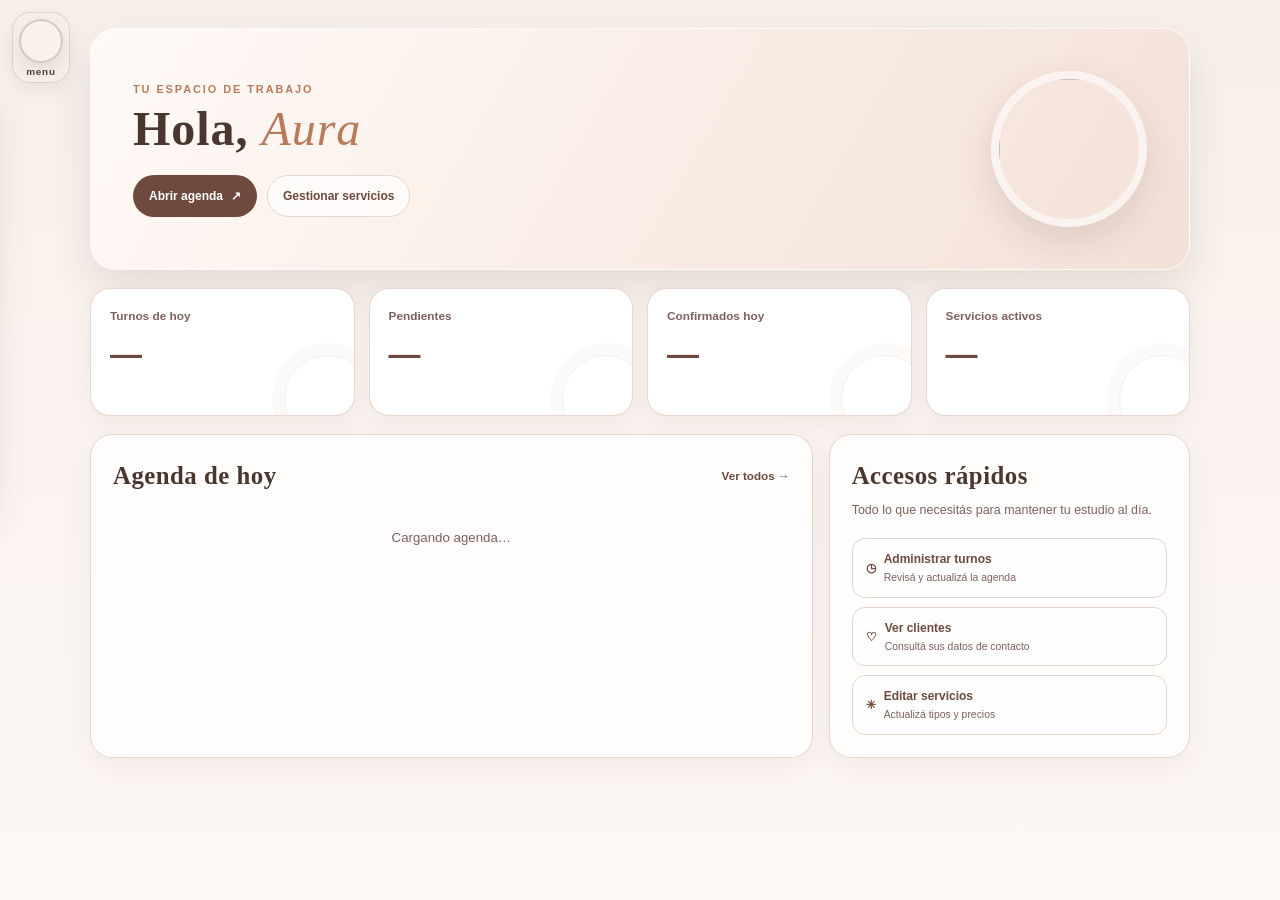
==== admin/index.html @ cbf66956 "x2" ====
<!DOCTYPE html>
<html lang="es">
  <head>
    <meta charset="UTF-8" />
    <meta name="viewport" content="width=device-width, initial-scale=1.0" />
    <meta name="theme-color" content="#f7d6de" />
    <meta name="description" content="Panel administrativo de Aura Nails." />
    <meta name="apple-mobile-web-app-capable" content="yes" />
    <meta name="apple-mobile-web-app-title" content="Aura Admin" />
    <link rel="manifest" href="../manifest.json" />
    <title>Admin - Aura Nails</title>
    <link rel="stylesheet" href="../assets/css/styles.css" />
    <style>
      .dashboard { display: grid; gap: 18px; }
      .welcome-panel {
        position: relative;
        display: flex;
        min-height: 210px;
        align-items: center;
        justify-content: space-between;
        gap: 20px;
        overflow: hidden;
        padding: clamp(24px, 5vw, 42px);
        border: 1px solid rgba(255,255,255,.75);
        border-radius: 26px;
        background: linear-gradient(120deg, #fffaf6 0%, #f3e1d8 100%);
        box-shadow: var(--shadow);
      }
      .welcome-copy { position: relative; z-index: 1; }
      .welcome-kicker {
        margin-bottom: 7px;
        color: var(--primary);
        font-size: .68rem;
        font-weight: 800;
        letter-spacing: .18em;
        text-transform: uppercase;
      }
      .welcome-panel h1 { color: var(--text); font-size: clamp(2rem, 5vw, 3rem); line-height: 1; }
      .welcome-panel h1 em { color: var(--primary); font-weight: 500; }
      .welcome-date { margin-top: 11px; color: var(--muted); font-size: .83rem; text-transform: capitalize; }
      .welcome-actions { display: flex; flex-wrap: wrap; gap: 10px; margin-top: 22px; }
      .welcome-actions a, .action-link {
        display: inline-flex;
        min-height: 42px;
        align-items: center;
        justify-content: center;
        gap: 8px;
        padding: 9px 15px;
        border: 1px solid var(--border);
        border-radius: 999px;
        background: rgba(255,255,255,.72);
        color: var(--primary-strong);
        font-size: .75rem;
        font-weight: 800;
        text-decoration: none;
        transition: transform .2s ease, box-shadow .2s ease, background .2s ease;
      }
      .welcome-actions a:first-child { border-color: transparent; background: var(--primary-strong); color: white; }
      .welcome-actions a:hover, .action-link:hover { transform: translateY(-2px); box-shadow: 0 8px 18px rgba(94,66,56,.12); }
      .welcome-mark {
        width: clamp(96px, 18vw, 156px);
        height: clamp(96px, 18vw, 156px);
        flex: 0 0 auto;
        border: 8px solid rgba(255,255,255,.56);
        border-radius: 50%;
        object-fit: cover;
        box-shadow: 0 14px 34px rgba(94,66,56,.14);
      }
      .stats { display: grid; grid-template-columns: repeat(4, minmax(0, 1fr)); gap: 14px; }
      .stat {
        position: relative;
        min-height: 128px;
        overflow: hidden;
        padding: 19px;
        border: 1px solid rgba(231,212,202,.9);
        border-radius: 20px;
        background: var(--surface-strong);
        box-shadow: 0 8px 22px rgba(94,66,56,.06);
        animation: rise-in .45s both;
      }
      .stat:nth-child(2) { animation-delay: .06s; }
      .stat:nth-child(3) { animation-delay: .12s; }
      .stat:nth-child(4) { animation-delay: .18s; }
      .stat::after {
        position: absolute;
        right: -18px;
        bottom: -28px;
        width: 86px;
        height: 86px;
        border: 1px solid rgba(185,122,92,.13);
        border-radius: 50%;
        box-shadow: 0 0 0 12px rgba(185,122,92,.04);
        content: "";
      }
      .stat-label { display: block; color: var(--muted); font-size: .74rem; font-weight: 700; }
      .stat-value { display: block; margin-top: 12px; color: var(--primary-strong); font-size: 2rem; font-weight: 800; line-height: 1; }
      .dashboard-lower { display: grid; grid-template-columns: minmax(0, 1.6fr) minmax(230px, .8fr); gap: 16px; }
      .panel {
        min-width: 0;
        padding: 22px;
        border: 1px solid rgba(231,212,202,.9);
        border-radius: 22px;
        background: rgba(255,255,255,.82);
        box-shadow: 0 10px 28px rgba(120,88,75,.07);
      }
      .section-heading { display: flex; align-items: center; justify-content: space-between; gap: 12px; margin-bottom: 14px; }
      .section-heading h2, .action-panel h2 { color: var(--text); font-size: 1.55rem; }
      .section-heading a { color: var(--primary-strong); font-size: .73rem; font-weight: 800; text-decoration: none; }
      .agenda-list { display: grid; gap: 9px; }
      .agenda-item {
        display: grid;
        grid-template-columns: 62px minmax(0, 1fr) auto;
        align-items: center;
        gap: 13px;
        padding: 12px;
        border: 1px solid rgba(231,212,202,.7);
        border-radius: 15px;
        background: #fffdfa;
      }
      .agenda-time { color: var(--primary-strong); font-size: .9rem; font-weight: 800; }
      .agenda-name { overflow: hidden; color: var(--text); font-size: .82rem; font-weight: 800; text-overflow: ellipsis; white-space: nowrap; }
      .agenda-service { margin-top: 2px; color: var(--muted); font-size: .69rem; }
      .agenda-status { padding: 5px 9px; border-radius: 999px; background: #f7eddc; color: #8c6236; font-size: .64rem; font-weight: 800; white-space: nowrap; }
      .agenda-status.confirmado { background: #e4f1e8; color: #427250; }
      .agenda-status.realizado { background: #e7ecf5; color: #4d6388; }
      .agenda-status.cancelado { background: #f7e5e3; color: #9b5149; }
      .agenda-empty, .agenda-error { padding: 20px 8px; color: var(--muted); font-size: .83rem; text-align: center; }
      .action-panel p { margin: 7px 0 17px; color: var(--muted); font-size: .78rem; line-height: 1.6; }
      .action-list { display: grid; gap: 9px; }
      .action-link { justify-content: flex-start; border-radius: 13px; padding: 11px 13px; }
      .action-link span { display: grid; gap: 2px; }
      .action-link strong { font-size: .75rem; }
      .action-link small { color: var(--muted); font-size: .65rem; font-weight: 500; }
      @keyframes rise-in { from { opacity: 0; transform: translateY(9px); } to { opacity: 1; transform: translateY(0); } }
      @media (max-width: 760px) {
        .welcome-panel { min-height: 0; padding: 24px 20px; }
        .welcome-mark { width: 82px; height: 82px; border-width: 5px; }
        .stats { grid-template-columns: repeat(2, minmax(0, 1fr)); gap: 10px; }
        .stat { min-height: 108px; padding: 15px; }
        .stat-value { font-size: 1.7rem; }
        .dashboard-lower { grid-template-columns: 1fr; }
      }
      @media (max-width: 420px) {
        .welcome-mark { display: none; }
        .panel { padding: 17px 14px; }
        .agenda-item { grid-template-columns: 50px minmax(0, 1fr); gap: 9px; }
        .agenda-status { grid-column: 2; justify-self: start; }
      }
      @media (prefers-reduced-motion: reduce) {
        .stat { animation: none; }
        .welcome-actions a, .action-link { transition: none; }
      }
    </style>
  </head>
  <body class="admin-page">
    <button class="btn-opciones" type="button" aria-expanded="false" aria-label="Abrir menú">
      <span class="logoo" aria-hidden="true"></span>
      <p>menu</p>
    </button>

    <nav class="menu-lateral" id="menu-lateral" aria-hidden="true">
      <div class="menu-header">
        <h3>Aura Nails</h3>
        <button class="menu-cerrar" type="button" aria-label="Cerrar menú">×</button>
      </div>
      <div class="menu-nav">
        <a href="index.html">Inicio</a>
        <a href="turnos.html">Turnos</a>
        <a href="clientes.html">Clientes</a>
        <a href="tipos.html">Tipos</a>
        <a href="historial.html">Historial</a>
        <a href="login.html" id="logoutBtn">Cerrar sesión</a>
      </div>
    </nav>

    <div class="app-shell">
      <main class="content">
        <div class="dashboard">
          <section class="welcome-panel" aria-labelledby="dashboardTitle">
            <div class="welcome-copy">
              <p class="welcome-kicker">Tu espacio de trabajo</p>
              <h1 id="dashboardTitle">Hola, <em>Aura</em></h1>
              <p class="welcome-date" id="dashboardDate"></p>
              <div class="welcome-actions">
                <a href="turnos.html">Abrir agenda <span aria-hidden="true">↗</span></a>
                <a href="tipos.html">Gestionar servicios</a>
              </div>
            </div>
            <img class="welcome-mark" src="../assets/img/aura-icon.png" alt="" />
          </section>

          <section class="stats" aria-label="Resumen de actividad">
            <article class="stat">
              <span class="stat-label">Turnos de hoy</span>
              <span class="stat-value" id="countHoy">—</span>
            </article>
            <article class="stat">
              <span class="stat-label">Pendientes</span>
              <span class="stat-value" id="countPendientes">—</span>
            </article>
            <article class="stat">
              <span class="stat-label">Confirmados hoy</span>
              <span class="stat-value" id="countConfirmados">—</span>
            </article>
            <article class="stat">
              <span class="stat-label">Servicios activos</span>
              <span class="stat-value" id="countTipos">—</span>
            </article>
          </section>

          <div class="dashboard-lower">
            <section class="panel" aria-labelledby="agendaTitle">
              <div class="section-heading">
                <h2 id="agendaTitle">Agenda de hoy</h2>
                <a href="turnos.html">Ver todos <span aria-hidden="true">→</span></a>
              </div>
              <div id="agendaHoy" class="agenda-list" aria-live="polite">
                <p class="agenda-empty">Cargando agenda…</p>
              </div>
            </section>

            <aside class="panel action-panel">
              <h2>Accesos rápidos</h2>
              <p>Todo lo que necesitás para mantener tu estudio al día.</p>
              <div class="action-list">
                <a class="action-link" href="turnos.html"><span>◷</span><span><strong>Administrar turnos</strong><small>Revisá y actualizá la agenda</small></span></a>
                <a class="action-link" href="clientes.html"><span>♡</span><span><strong>Ver clientes</strong><small>Consultá sus datos de contacto</small></span></a>
                <a class="action-link" href="tipos.html"><span>✳</span><span><strong>Editar servicios</strong><small>Actualizá tipos y precios</small></span></a>
              </div>
            </aside>
          </div>
        </div>
      </main>
    </div>

    <script src="https://cdn.jsdelivr.net/npm/@supabase/supabase-js@2"></script>
    <script src="../assets/js/supabase-config.js"></script>
    <script>
      if ('serviceWorker' in navigator) {
        const swUrl = window.location.hostname === 'localhost' ? '../sw.js' : '/aura2/sw.js';
        window.addEventListener('load', () => {
          navigator.serviceWorker.register(swUrl).catch(() => {});
        });
      }

      async function verificarAccesoAdmin() {
        if (!window.AURA_SUPABASE) {
          window.location.href = 'login.html';
          return false;
        }

        return window.AURA_SUPABASE.ensureAdminAccess();
      }

      document.getElementById('logoutBtn').addEventListener('click', async () => {
        localStorage.removeItem('adminSession');
        if (window.auraSupabase) {
          await window.auraSupabase.auth.signOut().catch(() => {});
        }
        window.location.href = 'login.html';
      });

      const menuBtn = document.querySelector('.btn-opciones');
      const menuLateral = document.getElementById('menu-lateral');
      const menuCerrar = document.querySelector('.menu-cerrar');

      const toggleMenu = (isOpen) => {
        if (!menuBtn || !menuLateral) return;
        menuLateral.classList.toggle('open', isOpen);
        menuBtn.setAttribute('aria-expanded', String(isOpen));
        menuLateral.setAttribute('aria-hidden', String(!isOpen));
      };

      menuBtn?.addEventListener('click', () => {
        const isOpen = menuLateral.classList.contains('open');
        toggleMenu(!isOpen);
      });

      menuCerrar?.addEventListener('click', () => toggleMenu(false));
      document.addEventListener('keydown', (event) => {
        if (event.key === 'Escape') toggleMenu(false);
      });

      function fechaLocalISO() {
        const hoy = new Date();
        const mes = String(hoy.getMonth() + 1).padStart(2, '0');
        const dia = String(hoy.getDate()).padStart(2, '0');
        return `${hoy.getFullYear()}-${mes}-${dia}`;
      }

      function renderAgenda(turnos) {
        const agenda = document.getElementById('agendaHoy');
        agenda.replaceChildren();

        if (turnos.length === 0) {
          const empty = document.createElement('p');
          empty.className = 'agenda-empty';
          empty.textContent = 'Todavía no hay turnos para hoy. ¡Un buen momento para preparar el estudio!';
          agenda.appendChild(empty);
          return;
        }

        const nombresEstado = {
          pendiente: 'Pendiente',
          confirmado: 'Confirmado',
          realizado: 'Realizado',
          cancelado: 'Cancelado'
        };

        turnos.forEach((turno) => {
          const item = document.createElement('article');
          item.className = 'agenda-item';

          const hora = document.createElement('time');
          hora.className = 'agenda-time';
          hora.textContent = turno.hora || '--:--';

          const detail = document.createElement('div');
          const nombre = document.createElement('div');
          nombre.className = 'agenda-name';
          nombre.textContent = turno.nombre || 'Sin nombre';
          const servicio = document.createElement('div');
          servicio.className = 'agenda-service';
          servicio.textContent = turno.tipos?.nombre || 'Servicio sin especificar';
          detail.append(nombre, servicio);

          const estado = document.createElement('span');
          estado.className = `agenda-status ${['confirmado', 'cancelado'].includes(turno.estado) ? turno.estado : ''}`;
          estado.textContent = nombresEstado[turno.estado] || 'Pendiente';

          item.append(hora, detail, estado);
          agenda.appendChild(item);
        });
      }

      async function cargarResumen() {
        const client = window.auraSupabase;
        const agenda = document.getElementById('agendaHoy');

        document.getElementById('dashboardDate').textContent =
          new Intl.DateTimeFormat('es-AR', { weekday: 'long', day: 'numeric', month: 'long', year: 'numeric' }).format(new Date());

        if (!client) {
          agenda.innerHTML = '<p class="agenda-error">No se pudo conectar con la base de datos. Revisá la configuración de Supabase.</p>';
          return;
        }

        const hoy = fechaLocalISO();
        const [tiposResult, turnosResult, pendientesResult] = await Promise.all([
          client.from('tipos').select('id', { count: 'exact', head: true }),
          client.from('turnos').select('id, nombre, telefono, hora, estado, tipos (nombre)').eq('fecha', hoy).order('hora'),
          client.from('turnos').select('id', { count: 'exact', head: true }).eq('estado', 'pendiente')
        ]);

        const error = tiposResult.error || turnosResult.error || pendientesResult.error;
        if (error) {
          console.error('No se pudo cargar el resumen del panel:', error);
          agenda.innerHTML = '<p class="agenda-error">No se pudo cargar la actividad. Volvé a intentarlo en unos minutos.</p>';
          return;
        }

        const turnosHoy = turnosResult.data || [];
        document.getElementById('countTipos').textContent = String(tiposResult.count ?? 0);
        document.getElementById('countHoy').textContent = String(turnosHoy.length);
        document.getElementById('countPendientes').textContent = String(pendientesResult.count ?? 0);
        document.getElementById('countConfirmados').textContent =
          String(turnosHoy.filter((turno) => turno.estado === 'confirmado').length);
        renderAgenda(turnosHoy);
      }

      verificarAccesoAdmin().then((autorizado) => {
        if (autorizado) return cargarResumen();
      });
    </script>
  </body>
</html>
---- assets/css/styles.css ----
* {
  box-sizing: border-box;
  margin: 0;
  padding: 0;
}

:root {
  --bg: #f7efe8;
  --bg-deep: #f1e3d9;
  --surface: #fffaf6;
  --surface-strong: #ffffff;
  --primary: #b97a5c;
  --primary-strong: #6d4a3d;
  --pink: #d99d8d;
  --pink-soft: #f5e4dc;
  --rose: #e7b4a6;
  --text: #49372f;
  --muted: #7d615c;
  --border: #e7d4ca;
  --success: #3a7d5d;
  --warning: #c77c36;
  --danger: #b85b4d;
  --shadow: 0 18px 38px rgba(94, 66, 56, 0.12);
  --ancho-panel: 280px;
}

@import url('https://fonts.googleapis.com/css2?family=Cormorant+Garamond:wght@500;600;700&family=Manrope:wght@400;500;600;700;800&display=swap');

html {
  -webkit-text-size-adjust: 100%;
  -webkit-tap-highlight-color: transparent;
  background: #f8f1ec;
}

body {
  font-family: "Manrope", "Segoe UI", sans-serif;
  background: linear-gradient(180deg, #f7efe9 0%, #fdf8f5 100%);
  color: var(--text);
  min-height: 100vh;
  line-height: 1.5;
  padding: max(14px, env(safe-area-inset-top)) 12px 20px;
  overscroll-behavior-y: none;
}

.creator-watermark {
  position: fixed;
  right: 12px;
  bottom: 8px;
  z-index: 1;
  font-size: 0.38rem;
  font-weight: 700;
  letter-spacing: 0.18em;
  text-transform: uppercase;
  color: rgba(73, 55, 47, 0.03);
  pointer-events: none;
  user-select: none;
  white-space: nowrap;
  transform: rotate(-8deg);
  opacity: 0.18;
  text-shadow: none;
}

h1, h2, h3, h4, h5, h6 {
  font-family: "Cormorant Garamond", Georgia, serif;
  letter-spacing: 0.02em;
}

.app-shell {
  width: min(100%, 1100px);
  max-width: 1100px;
  margin: 0 auto;
  padding: 14px 0 52px;
}

.content {
  display: grid;
  gap: 18px;
  padding-bottom: 32px;
}

.topbar {
  background: linear-gradient(135deg, #c28a6d, #9a6854);
  color: white;
  border-radius: 20px;
  padding: 18px 18px 14px;
  box-shadow: var(--shadow);
  margin-bottom: 18px;
}

@media (max-width: 767px) {
  body {
    padding-left: 0;
    padding-right: 0;
  }

  .app-shell {
    width: 100%;
    padding: 12px 0 40px;
  }

  .topbar {
    padding: 14px 14px 12px;
    border-radius: 18px;
  }

  .brand {
    align-items: flex-start;
  }

  .brand h1 {
    font-size: 1.2rem;
  }

  .brand p {
    font-size: 0.75rem;
  }

  .main-nav {
    display: none;
  }

  .btn-opciones {
    left: 12px;
    top: 12px;
    min-width: 64px;
  }

  .content {
    gap: 12px;
  }

  .card {
    padding: 18px 14px;
    border-radius: 18px;
  }

  input,
  select,
  textarea,
  button {
    min-height: 44px;
    border-radius: 14px;
  }
}

.brand {
  display: flex;
  align-items: center;
  gap: 12px;
}

.brand-mark {
  display: inline-flex;
  align-items: center;
  justify-content: center;
  width: 42px;
  height: 42px;
  border-radius: 14px;
  background: rgba(255,255,255,0.2);
  font-size: 1.2rem;
}

.brand h1 {
  font-size: 1.4rem;
}

.brand p {
  opacity: 0.9;
  font-size: 0.85rem;
}

.main-nav {
  display: flex;
  gap: 10px;
  flex-wrap: wrap;
  margin-top: 16px;
}

.main-nav a {
  display: inline-flex;
  align-items: center;
  justify-content: center;
  text-decoration: none;
  padding: 10px 16px;
  border-radius: 999px;
  font-weight: 700;
  color: white;
  background: rgba(255,255,255,0.12);
  border: 1px solid rgba(255,255,255,0.18);
  transition: 0.2s ease;
}

.main-nav a:hover,
.main-nav a.active {
  background: rgba(255,255,255,0.18);
}

@media (max-width: 767px) {
  .main-nav {
    display: none;
  }
}

.btn-opciones {
  position: fixed;
  left: calc(12px + env(safe-area-inset-left));
  top: calc(12px + env(safe-area-inset-top));
  z-index: 50;
  display: inline-flex;
  flex-direction: column;
  align-items: center;
  justify-content: center;
  gap: 4px;
  width: auto;
  min-width: 58px;
  padding: 6px 6px 5px;
  border: 1px solid rgba(96, 87, 79, 0.18);
  border-radius: 18px;
  background: rgba(247, 239, 232, 0.86);
  backdrop-filter: blur(2px);
  box-shadow: 0 8px 18px rgba(96, 81, 69, 0.08);
  cursor: pointer;
  transition: transform 0.35s ease, box-shadow 0.25s ease, background 0.25s ease;
  margin-left: 0;
  box-sizing: border-box;
  opacity: 1;
}

.btn-opciones:hover,
.btn-opciones:focus-visible {
  background: rgba(252, 246, 241, 0.95);
  box-shadow: 0 10px 22px rgba(96, 81, 69, 0.12);
}

.btn-opciones .logoo {
  display: inline-block;
  width: 44px;
  height: 44px;
  background-image: url('../img/aura.jpg');
  background-size: cover;
  background-repeat: no-repeat;
  background-position: center;
  border-radius: 50%;
  transform-origin: center center;
  transition: transform 0.7s ease;
  box-shadow: 0 8px 18px rgba(96, 81, 69, 0.12);
  border: 2px solid rgba(92, 80, 70, 0.25);
  background-color: #f8f1ec;
  overflow: hidden;
  object-fit: cover;
}

.btn-opciones .opcion {
  width: 54px;
  height: 2px;
  border-radius: 999px;
  background: #5b514a;
  display: block;
  margin-top: 2px;
  opacity: 1;
}

.btn-opciones p {
  font-size: 0.62rem;
  letter-spacing: 0.08em;
  text-transform: lowercase;
  line-height: 1;
  margin: 0;
  color: #4b433d;
  font-weight: 800;
  white-space: nowrap;
  display: block;
}

.btn-opciones:hover .logoo,
.btn-opciones:focus-visible .logoo {
  transform: rotate(360deg);
}

.btn-opciones[aria-expanded="true"] .logoo {
  transform: rotate(360deg);
}

.menu-overlay {
  position: fixed;
  inset: 0;
  width: 0;
  height: 0;
  display: none !important;
  background: transparent;
  opacity: 0;
  visibility: hidden;
  pointer-events: none;
  z-index: 90;
}

.menu-overlay.visible {
  display: none !important;
  opacity: 0;
  visibility: hidden;
}

.menu-lateral {
  position: fixed;
  left: calc(12px + env(safe-area-inset-left));
  top: calc(90px + env(safe-area-inset-top));
  width: min(220px, 72vw);
  max-height: min(70vh, 420px);
  padding: 16px 14px 14px;
  border-radius: 20px;
  text-align: left;
  text-decoration: none;
  background: rgba(255, 255, 255, 0.82);
  border: 1px solid rgba(123, 92, 75, 0.12);
  backdrop-filter: blur(10px);
  transform: translateX(calc(-100% - 18px));
  transition: transform 0.2s ease, box-shadow 0.2s ease;
  z-index: 120;
  box-shadow: 0 16px 36px rgba(89, 69, 58, 0.12);
  overflow-y: auto;
  overflow-x: hidden;
  opacity: 1;
}

.menu-lateral.open {
  transform: translateX(0);
}

@media (max-width: 767px) {
  .menu-lateral {
    left: 0;
    top: 0;
    width: min(300px, 84vw);
    height: 100vh;
    height: 100dvh;
    max-height: 100vh;
    padding: calc(18px + env(safe-area-inset-top)) 14px calc(18px + env(safe-area-inset-bottom));
    border-radius: 0 18px 18px 0;
  }
}

#opciones-salidas[hidden] {
  display: none;
}

#opciones-salidas:not([hidden]) {
  display: block;
}

.menu-header {
  display: flex;
  align-items: center;
  justify-content: space-between;
  margin-bottom: 14px;
}

.menu-header h3 {
  color: var(--primary-strong);
  font-size: 1.1rem;
  letter-spacing: 0.04em;
}

.menu-cerrar {
  width: 36px;
  height: 36px;
  border: none;
  border-radius: 10px;
  background: #fff;
  color: var(--primary-strong);
  font-size: 1.1rem;
  font-weight: 800;
  cursor: pointer;
}

.menu-nav {
  display: flex;
  flex-direction: column;
  gap: 10px;
}

.menu-nav a {
  display: block;
  text-decoration: none;
  padding: 12px 14px;
  border-radius: 12px;
  color: var(--text);
  background: rgba(255,255,255,0.7);
  border: 1px solid rgba(123, 92, 75, 0.12);
  font-weight: 700;
  opacity: 1;
  transition: transform 0.18s ease, background 0.2s ease, color 0.2s ease, box-shadow 0.2s ease;
}

.menu-nav a.active,
.menu-nav a:hover {
  background: linear-gradient(135deg, #c58d6b, #9d6a51);
  color: white;
  box-shadow: 0 8px 18px rgba(126, 92, 75, 0.14);
  transform: translateX(2px);
}

.content {
  display: grid;
  gap: 18px;
}

.card {
  position: relative;
  background: rgba(255, 255, 255, 0.72);
  border: 1px solid rgba(184, 125, 96, 0.18);
  border-radius: 24px;
  padding: 22px;
  box-shadow: 0 10px 28px rgba(120, 88, 75, 0.08), inset 0 1px 0 rgba(255,255,255,0.8);
  backdrop-filter: blur(8px);
  overflow: hidden;
  border-top: 1px solid rgba(255, 255, 255, 0.65);
}

.card h2 {
  font-size: clamp(1.35rem, 2vw, 1.8rem);
  font-weight: 700;
  color: #7a5348;
}

.card::before {
  content: "";
  position: absolute;
  inset: -25% auto auto -12%;
  width: 120px;
  height: 120px;
  background: radial-gradient(circle, rgba(212, 160, 136, 0.08), rgba(212, 160, 136, 0));
  pointer-events: none;
  opacity: 0.5;
}

.card::after {
  content: "";
  position: absolute;
  right: -8%;
  bottom: -12%;
  width: 120px;
  height: 120px;
  background: radial-gradient(circle, rgba(212, 160, 136, 0.06), rgba(212, 160, 136, 0));
  pointer-events: none;
  opacity: 0.45;
}

.card h2 {
  position: relative;
  z-index: 1;
  font-size: 1.25rem;
  margin-bottom: 18px;
  color: var(--primary-strong);
  letter-spacing: 0.02em;
}

label {
  position: relative;
  z-index: 1;
  display: block;
  font-size: 0.8rem;
  font-weight: 800;
  margin-bottom: 8px;
  color: #6d2f4d;
  letter-spacing: 0.02em;
}

input,
select,
textarea {
  position: relative;
  z-index: 1;
  width: 100%;
  border: 1.5px solid rgba(244, 158, 200, 0.45);
  border-radius: 16px;
  padding: 13px 14px;
  background: linear-gradient(180deg, rgba(255,255,255,0.9), rgba(255,245,250,0.96));
  color: #4f2b3a;
  font-size: 1rem;
  font-family: inherit;
  margin-bottom: 14px;
  box-shadow: inset 0 1px 2px rgba(87, 59, 90, 0.04), 0 10px 20px rgba(244, 114, 182, 0.05);
  transition: transform 0.2s ease, border-color 0.2s ease, box-shadow 0.2s ease;
}

.slot-select {
  appearance: none;
  background-image: linear-gradient(45deg, transparent 50%, var(--primary) 50%), linear-gradient(135deg, var(--primary) 50%, transparent 50%);
  background-position: calc(100% - 20px) calc(50% - 2px), calc(100% - 14px) calc(50% - 2px);
  background-size: 6px 6px, 6px 6px;
  background-repeat: no-repeat;
  padding-right: 42px;
  font-weight: 700;
}

.slot-wrap {
  display: flex;
  flex-direction: column;
  position: relative;
  padding: 10px 10px 4px;
  border-radius: 18px;
  background: linear-gradient(135deg, rgba(255, 214, 235, 0.72), rgba(255, 255, 255, 0.75));
  border: 1px solid rgba(244, 158, 200, 0.55);
  box-shadow: inset 0 1px 0 rgba(255,255,255,0.9), 0 12px 24px rgba(233, 113, 175, 0.08);
  transition: transform 0.25s ease, box-shadow 0.25s ease;
  overflow: hidden;
}

.slot-wrap::before {
  content: "";
  position: absolute;
  inset: 0;
  width: 100%;
  height: 100%;
  background: linear-gradient(135deg, rgba(255,255,255,0.08), rgba(255,255,255,0));
  pointer-events: none;
  opacity: 0.35;
}

.slot-wrap:hover {
  transform: translateY(-2px);
  box-shadow: 0 16px 28px rgba(233, 113, 175, 0.12);
}

input:hover,
select:hover,
textarea:hover {
  border-color: #f2bfd5;
}

input:focus,
select:focus,
textarea:focus {
  outline: none;
  border-color: var(--pink);
  box-shadow: 0 0 0 4px rgba(244, 114, 182, 0.12), 0 12px 22px rgba(244, 114, 182, 0.1);
  transform: translateY(-1px);
}

textarea {
  resize: vertical;
  min-height: 70px;
}

.fila {
  display: flex;
  gap: 10px;
}

.fila > div {
  flex: 1;
}

.date-picker-shell {
  position: relative;
}

.date-trigger {
  position: relative;
  z-index: 1;
  width: 100%;
  min-height: 48px;
  border: 1.5px solid rgba(244, 158, 200, 0.45);
  border-radius: 16px;
  background: linear-gradient(180deg, rgba(255,255,255,0.9), rgba(255,245,250,0.96));
  color: var(--text);
  font-size: 0.96rem;
  font-weight: 700;
  text-align: left;
  padding: 12px 40px 12px 14px;
  box-shadow: inset 0 1px 2px rgba(87, 59, 90, 0.04), 0 10px 20px rgba(244, 114, 182, 0.05);
  cursor: pointer;
}

.date-trigger::after {
  content: "▾";
  position: absolute;
  right: 14px;
  top: 50%;
  transform: translateY(-50%);
  color: var(--primary-strong);
  font-size: 1.1rem;
}

.calendar-popover {
  position: absolute;
  top: calc(100% + 10px);
  left: 0;
  width: min(100%, 260px);
  max-width: 260px;
  background: rgba(255, 255, 255, 0.97);
  border: 1px solid rgba(244, 158, 200, 0.45);
  border-radius: 14px;
  box-shadow: 0 16px 28px rgba(161, 94, 136, 0.14);
  padding: 10px 8px 8px;
  z-index: 20;
}

.calendar-header {
  display: flex;
  align-items: center;
  justify-content: space-between;
  gap: 8px;
  margin-bottom: 8px;
}

.calendar-month {
  font-size: 0.82rem;
  font-weight: 800;
  color: var(--primary-strong);
  text-transform: capitalize;
}

#calendarPopover .calendar-nav,
#calendarPopover .calendar-day,
#calendarPopover .calendar-cell.empty {
  all: unset;
  box-sizing: border-box;
  display: inline-flex;
  align-items: center;
  justify-content: center;
}

#calendarPopover .calendar-nav {
  width: 28px;
  height: 28px;
  border-radius: 8px;
  background: linear-gradient(135deg, #fdf2f8, #fce7f3);
  color: var(--primary-strong);
  font-size: 1.1rem;
  font-weight: 700;
  cursor: pointer;
}

#calendarPopover .calendar-weekdays,
#calendarPopover .calendar-days {
  display: grid;
  grid-template-columns: repeat(7, minmax(0, 1fr));
  gap: 4px;
}

#calendarPopover .calendar-weekdays {
  margin-bottom: 6px;
  color: var(--muted);
  font-size: 0.6rem;
  font-weight: 700;
  text-align: center;
}

#calendarPopover .calendar-day {
  width: 100%;
  min-height: 24px;
  height: 24px;
  border-radius: 7px;
  background: #fff;
  color: var(--text);
  font-size: 0.7rem;
  font-weight: 700;
  border: 1px solid rgba(244, 158, 200, 0.28);
  cursor: pointer;
}

#calendarPopover .calendar-day.full {
  background: linear-gradient(135deg, #fecaca, #fca5a5);
  color: #7f1d1d;
  border-color: rgba(239, 68, 68, 0.28);
}

#calendarPopover .calendar-day.today {
  border-color: rgba(217, 70, 239, 0.52);
  box-shadow: inset 0 0 0 1px rgba(217, 70, 239, 0.12);
}

#calendarPopover .calendar-day.selected {
  background: linear-gradient(135deg, #f9a8d4, #f472b6);
  color: white;
  border-color: transparent;
}

#calendarPopover .calendar-cell.empty {
  min-height: 24px;
  height: 24px;
  background: transparent;
  border: none;
}

button {
  border: none;
  border-radius: 14px;
  padding: 13px 18px;
  min-height: 46px;
  font-size: 0.96rem;
  font-weight: 800;
  font-family: inherit;
  cursor: pointer;
  background: linear-gradient(135deg, #b97a5c 0%, #d8a185 100%);
  color: white;
  width: 100%;
  box-shadow: 0 12px 20px rgba(148, 104, 80, 0.18);
  transition: transform 0.18s ease, box-shadow 0.2s ease, opacity 0.2s ease;
  -webkit-appearance: none;
  appearance: none;
}

button:active {
  transform: scale(0.98);
}

button:hover {
  opacity: 0.98;
  box-shadow: 0 16px 28px rgba(148, 104, 80, 0.22);
}
button:active { transform: scale(0.98); }

.calendar-popover button.calendar-nav,
.calendar-popover button.calendar-day {
  width: auto !important;
  min-width: 0 !important;
  min-height: 0 !important;
  height: auto !important;
  padding: 0 !important;
  border-radius: 8px !important;
  font-size: 0.7rem !important;
  font-weight: 700 !important;
  background: #fff !important;
  color: var(--text) !important;
  box-shadow: none !important;
  line-height: 1 !important;
}

.calendar-popover button.calendar-nav:hover,
.calendar-popover button.calendar-day:hover {
  opacity: 1 !important;
  box-shadow: none !important;
}

button.secundario {
  background: rgba(255, 255, 255, 0.75);
  color: var(--primary-strong);
  border: 1px solid rgba(132, 101, 88, 0.16);
  width: auto;
  box-shadow: 0 8px 18px rgba(90, 72, 67, 0.05);
  font-weight: 700;
}

button.borrar {
  background: #fff1f2;
  color: var(--danger);
  border: 1.5px solid #fecdd3;
}

.precio-visto {
  font-size: 0.85rem;
  color: var(--primary);
  font-weight: 700;
  margin: -6px 0 12px;
  min-height: 20px;
}

.tipo-lista {
  display: grid;
  gap: 8px;
  margin-bottom: 12px;
}

.tipo-item {
  display: flex;
  align-items: center;
  justify-content: space-between;
  gap: 12px;
  background: white;
  border: 1.5px solid var(--border);
  border-radius: 12px;
  padding: 10px 12px;
}

.tipo-item strong {
  color: var(--text);
}

.tipo-item span {
  color: var(--primary);
  font-weight: 700;
}

.vacio {
  text-align: center;
  color: #8a6d7d;
  font-size: 0.92rem;
  padding: 18px 12px;
  font-style: italic;
}

.turno {
  border-left: 4px solid var(--pink);
  background: rgba(255, 255, 255, 0.8);
  border-radius: 16px;
  padding: 12px;
  margin-bottom: 10px;
  box-shadow: 0 8px 18px rgba(92, 70, 61, 0.04);
}

.turno .nombre {
  font-weight: 800;
  font-size: 1rem;
  margin-bottom: 4px;
}

.turno .detalle {
  font-size: 0.85rem;
  color: var(--muted);
  margin-bottom: 8px;
}

.turno .detalle strong {
  color: var(--text);
}

.turno .detalle span {
  display: block;
}

.turno .precio {
  font-weight: 800;
  color: var(--primary);
}

.estado {
  display: inline-block;
  font-size: 0.7rem;
  font-weight: 800;
  padding: 4px 9px;
  border-radius: 999px;
  text-transform: uppercase;
  letter-spacing: 0.4px;
  margin-bottom: 8px;
}

.estado.pendiente { background: #fef3c7; color: #b45309; }
.estado.confirmado { background: #dbeafe; color: #1d4ed8; }
.estado.realizado { background: #dcfce7; color: #15803d; }
.estado.cancelado { background: #fee2e2; color: #b91c1c; }

.acciones {
  display: flex;
  gap: 6px;
  flex-wrap: wrap;
  margin-top: 10px;
}

.acciones button {
  width: auto;
  flex: 1;
  padding: 8px 10px;
  font-size: 0.75rem;
  border-radius: 8px;
  background: #fdf2f8;
  color: var(--primary-strong);
  border: 1px solid var(--border);
}

.summary-grid {
  display: grid;
  grid-template-columns: repeat(auto-fit, minmax(170px, 1fr));
  gap: 12px;
  margin-bottom: 18px;
}

.summary-card {
  border-radius: 18px;
  padding: 16px;
  background: linear-gradient(135deg, rgba(255, 243, 247, 0.9), rgba(255, 255, 255, 0.8));
  border: 1px solid rgba(184, 125, 96, 0.14);
  box-shadow: 0 8px 18px rgba(103, 72, 67, 0.04);
}

.summary-card strong {
  display: block;
  font-size: 0.75rem;
  letter-spacing: 0.04em;
  text-transform: uppercase;
  color: var(--muted);
  margin-bottom: 8px;
}

.summary-card span {
  font-size: 1.6rem;
  font-weight: 800;
  color: var(--primary-strong);
}

.toast {
  position: fixed;
  bottom: 20px;
  left: 50%;
  transform: translateX(-50%);
  background: #2c1e2d;
  color: #fff;
  padding: 12px 18px;
  border-radius: 999px;
  font-size: 0.88rem;
  opacity: 0;
  pointer-events: none;
  transition: opacity 0.3s ease, bottom 0.3s ease;
  z-index: 100;
}

.toast.visible {
  opacity: 1;
  bottom: 30px;
}

.aviso-respaldo {
  position: fixed;
  right: 16px;
  bottom: 16px;
  max-width: 360px;
  background: white;
  border: 1px solid var(--border);
  border-left: 5px solid var(--pink);
  border-radius: 14px;
  box-shadow: 0 10px 25px rgba(63, 45, 58, 0.14);
  padding: 14px 14px 10px;
  display: none;
  z-index: 120;
}

.aviso-respaldo.visible {
  display: block;
}

.aviso-respaldo p {
  margin: 0 0 10px;
  color: var(--text);
  font-size: 0.9rem;
  font-weight: 700;
}

.aviso-botones {
  display: flex;
  flex-wrap: wrap;
  gap: 8px;
}

.aviso-botones button {
  width: auto;
  padding: 8px 10px;
  font-size: 0.75rem;
}

@media (max-width: 500px) {
  body {
    padding-top: max(12px, env(safe-area-inset-top));
  }

  .app-shell {
    padding-left: 8px;
    padding-right: 8px;
    padding-top: calc(20px + env(safe-area-inset-top));
  }

  .card {
    padding: 18px 16px;
    border-radius: 22px;
  }

  .fila {
    flex-direction: column;
    gap: 0;
  }

  .brand {
    align-items: flex-start;
  }

  .btn-opciones {
    left: 8px;
    top: calc(10px + env(safe-area-inset-top));
  }
}

@media (max-width: 1252px) {
  body.admin-page .app-shell {
    padding-top: calc(100px + env(safe-area-inset-top));
  }
}
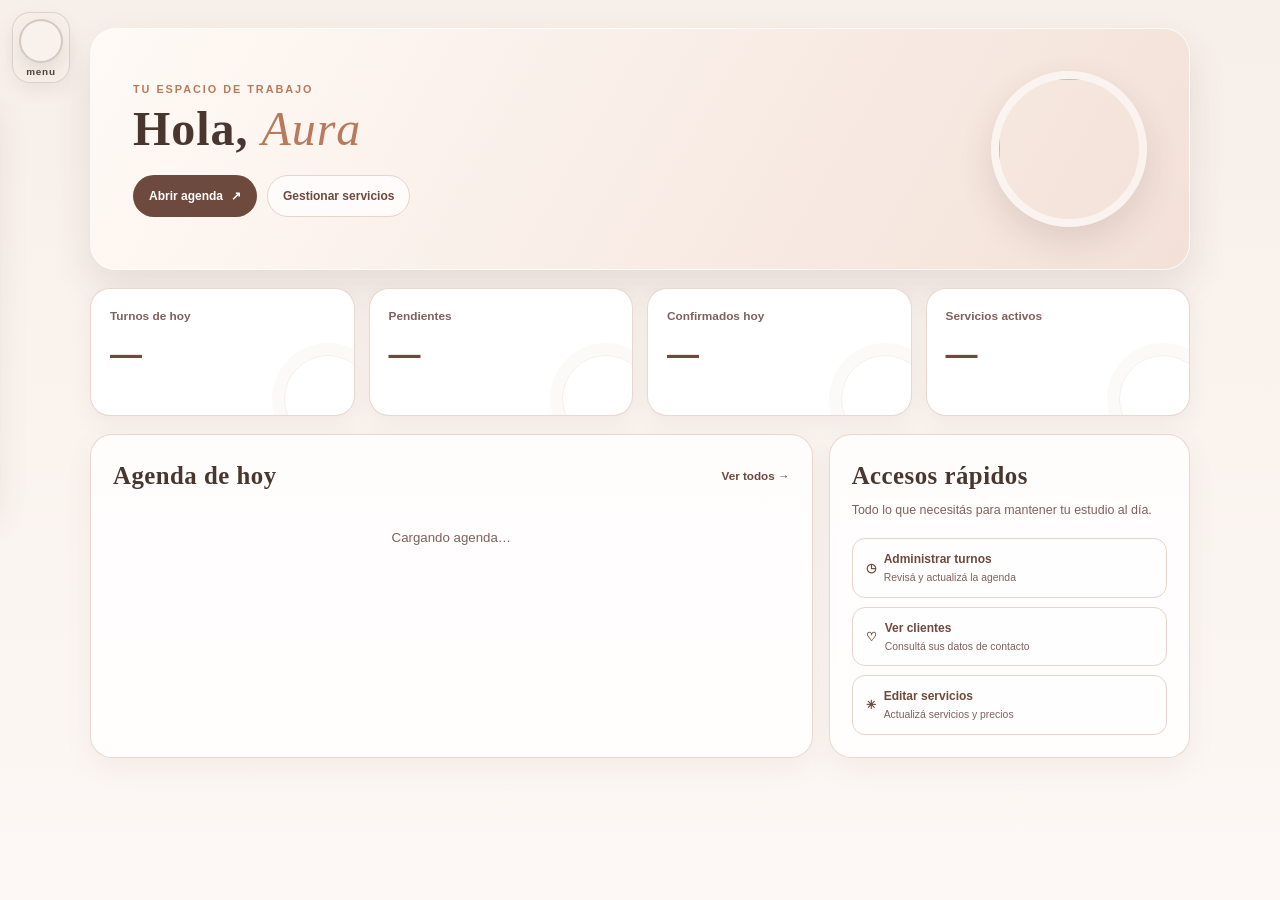
==== commit 52139975: "modificacion de dinamica estetica" ====
--- a/admin/index.html
+++ b/admin/index.html
@@ -164,10 +164,10 @@
         <button class="menu-cerrar" type="button" aria-label="Cerrar menú">×</button>
       </div>
       <div class="menu-nav">
-        <a href="index.html">Inicio</a>
+        <a href="index.html" aria-current="page">Inicio</a>
         <a href="turnos.html">Turnos</a>
         <a href="clientes.html">Clientes</a>
-        <a href="tipos.html">Tipos</a>
+        <a href="servicios.html">Servicios</a>
         <a href="historial.html">Historial</a>
         <a href="login.html" id="logoutBtn">Cerrar sesión</a>
       </div>
@@ -183,7 +183,7 @@
               <p class="welcome-date" id="dashboardDate"></p>
               <div class="welcome-actions">
                 <a href="turnos.html">Abrir agenda <span aria-hidden="true">↗</span></a>
-                <a href="tipos.html">Gestionar servicios</a>
+                <a href="servicios.html">Gestionar servicios</a>
               </div>
             </div>
             <img class="welcome-mark" src="../assets/img/aura-icon.png" alt="" />
@@ -225,7 +225,7 @@
               <div class="action-list">
                 <a class="action-link" href="turnos.html"><span>◷</span><span><strong>Administrar turnos</strong><small>Revisá y actualizá la agenda</small></span></a>
                 <a class="action-link" href="clientes.html"><span>♡</span><span><strong>Ver clientes</strong><small>Consultá sus datos de contacto</small></span></a>
-                <a class="action-link" href="tipos.html"><span>✳</span><span><strong>Editar servicios</strong><small>Actualizá tipos y precios</small></span></a>
+                <a class="action-link" href="servicios.html"><span>✳</span><span><strong>Editar servicios</strong><small>Actualizá servicios y precios</small></span></a>
               </div>
             </aside>
           </div>
@@ -348,7 +348,7 @@
         const hoy = fechaLocalISO();
         const [tiposResult, turnosResult, pendientesResult] = await Promise.all([
           client.from('tipos').select('id', { count: 'exact', head: true }),
-          client.from('turnos').select('id, nombre, telefono, hora, estado, tipos (nombre)').eq('fecha', hoy).order('hora'),
+          client.from('turnos').select('id, nombre, telefono, hora, estado, tipos (nombre)').eq('fecha', hoy).neq('estado', 'realizado').order('hora'),
           client.from('turnos').select('id', { count: 'exact', head: true }).eq('estado', 'pendiente')
         ]);
 
--- a/assets/css/styles.css
+++ b/assets/css/styles.css
@@ -392,6 +392,7 @@
 }
 
 .menu-nav a.active,
+.menu-nav a[aria-current="page"],
 .menu-nav a:hover {
   background: linear-gradient(135deg, #c58d6b, #9d6a51);
   color: white;
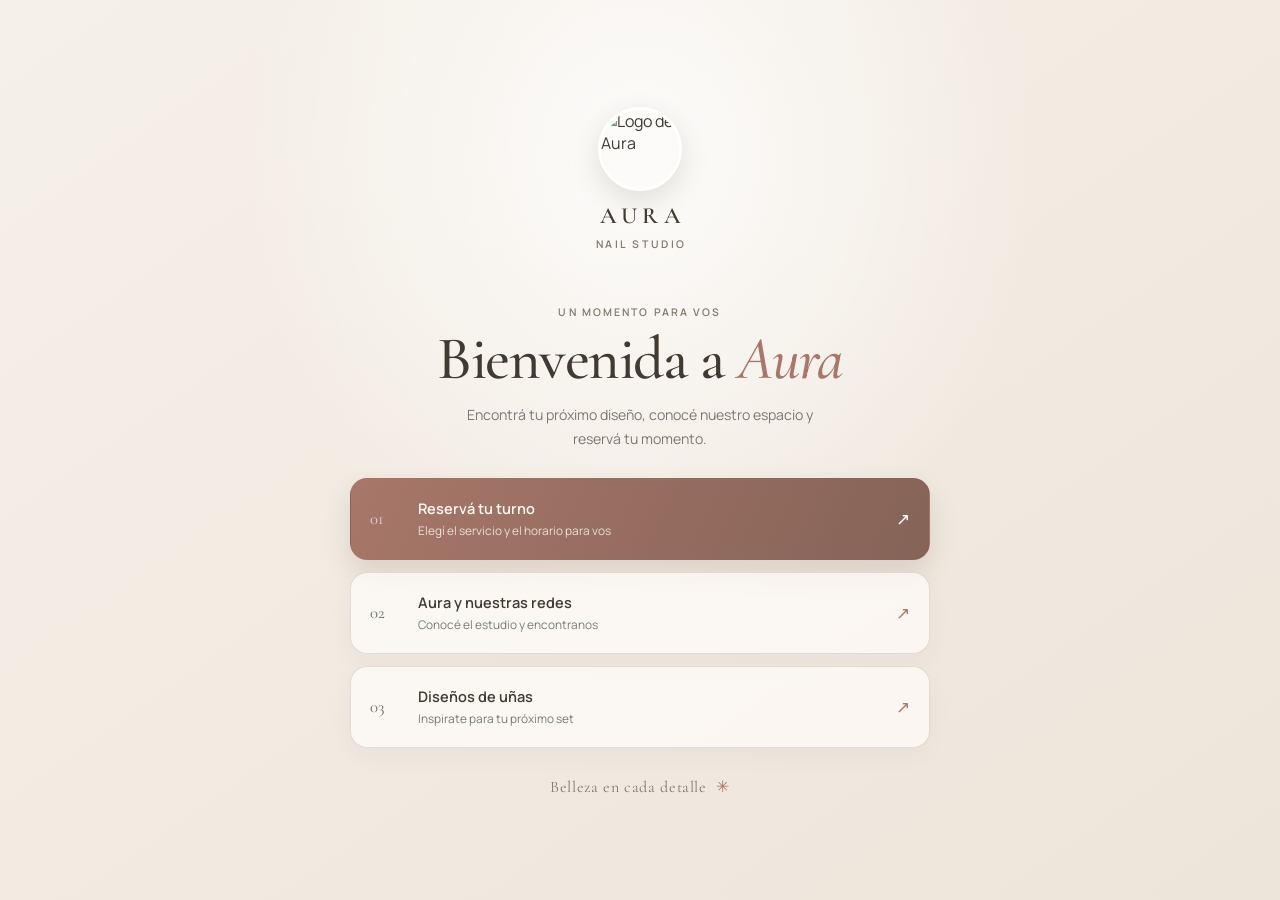
==== commit f77c1ee0: "Keep Aura navigation on root domain Load internal pages in the root app shell and redirect direct pa" ====
--- a/admin/index.html
+++ b/admin/index.html
@@ -10,6 +10,7 @@
     <link rel="manifest" href="../manifest.json" />
     <title>Admin - Aura Nails</title>
     <link rel="stylesheet" href="../assets/css/styles.css" />
+    <script src="../assets/js/root-url.js"></script>
     <style>
       .dashboard { display: grid; gap: 18px; }
       .welcome-panel {
@@ -237,7 +238,7 @@
     <script src="../assets/js/supabase-config.js"></script>
     <script>
       if ('serviceWorker' in navigator) {
-        const swUrl = window.location.hostname === 'localhost' ? '../sw.js' : '/aura2/sw.js';
+        const swUrl = window.location.hostname === 'localhost' ? '../sw.js' : '/sw.js';
         window.addEventListener('load', () => {
           navigator.serviceWorker.register(swUrl).catch(() => {});
         });
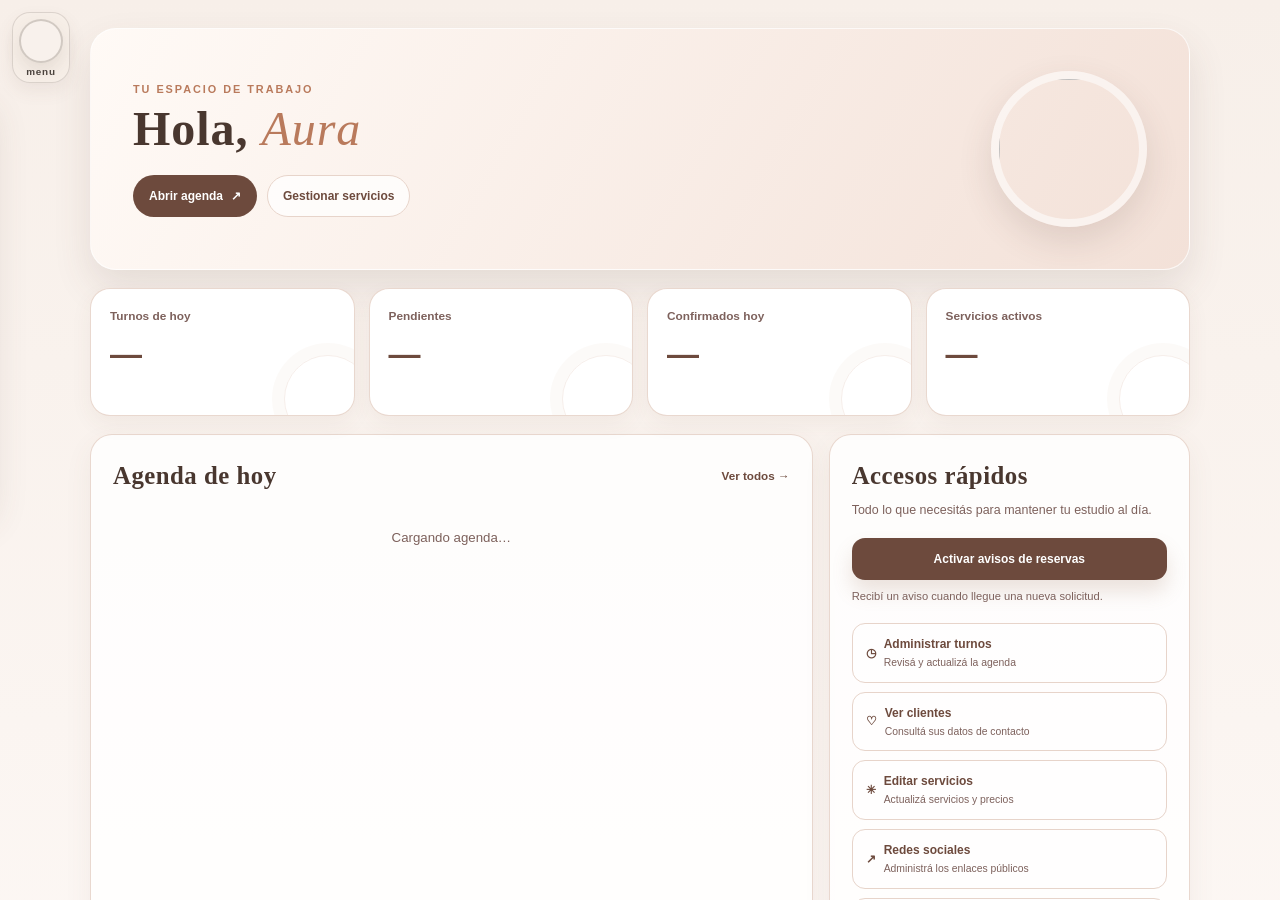
==== commit fee59566: "notificaciones" ====
--- a/admin/index.html
+++ b/admin/index.html
@@ -7,7 +7,7 @@
     <meta name="description" content="Panel administrativo de Aura Nails." />
     <meta name="apple-mobile-web-app-capable" content="yes" />
     <meta name="apple-mobile-web-app-title" content="Aura Admin" />
-    <link rel="manifest" href="../manifest.json" />
+    <link rel="manifest" href="../manifest-admin.json" />
     <title>Admin - Aura Nails</title>
     <link rel="stylesheet" href="../assets/css/styles.css" />
     <script src="../assets/js/root-url.js"></script>
@@ -56,6 +56,22 @@
         text-decoration: none;
         transition: transform .2s ease, box-shadow .2s ease, background .2s ease;
       }
+      .welcome-actions button {
+        display: inline-flex;
+        min-height: 42px;
+        align-items: center;
+        justify-content: center;
+        gap: 8px;
+        padding: 9px 15px;
+        border: 1px solid var(--border);
+        border-radius: 999px;
+        background: rgba(255,255,255,.72);
+        color: var(--primary-strong);
+        font-size: .75rem;
+        font-weight: 800;
+        cursor: pointer;
+      }
+      .welcome-actions button[hidden] { display: none; }
       .welcome-actions a:first-child { border-color: transparent; background: var(--primary-strong); color: white; }
       .welcome-actions a:hover, .action-link:hover { transform: translateY(-2px); box-shadow: 0 8px 18px rgba(94,66,56,.12); }
       .welcome-mark {
@@ -127,6 +143,20 @@
       .agenda-status.cancelado { background: #f7e5e3; color: #9b5149; }
       .agenda-empty, .agenda-error { padding: 20px 8px; color: var(--muted); font-size: .83rem; text-align: center; }
       .action-panel p { margin: 7px 0 17px; color: var(--muted); font-size: .78rem; line-height: 1.6; }
+      .admin-push-button {
+        width: 100%;
+        min-height: 42px;
+        padding: 10px 13px;
+        border: 0;
+        border-radius: 13px;
+        background: var(--primary-strong);
+        color: white;
+        font-size: .75rem;
+        font-weight: 800;
+        cursor: pointer;
+      }
+      .admin-push-button:disabled { cursor: wait; opacity: .65; }
+      .action-panel .admin-push-notice { margin: 8px 0 17px; font-size: .7rem; }
       .action-list { display: grid; gap: 9px; }
       .action-link { justify-content: flex-start; border-radius: 13px; padding: 11px 13px; }
       .action-link span { display: grid; gap: 2px; }
@@ -169,6 +199,8 @@
         <a href="turnos.html">Turnos</a>
         <a href="clientes.html">Clientes</a>
         <a href="servicios.html">Servicios</a>
+        <a href="redes.html">Redes sociales</a>
+        <a href="disenios.html">Diseños</a>
         <a href="historial.html">Historial</a>
         <a href="login.html" id="logoutBtn">Cerrar sesión</a>
       </div>
@@ -185,6 +217,7 @@
               <div class="welcome-actions">
                 <a href="turnos.html">Abrir agenda <span aria-hidden="true">↗</span></a>
                 <a href="servicios.html">Gestionar servicios</a>
+                <button id="adminInstallButton" type="button" hidden>Instalar panel</button>
               </div>
             </div>
             <img class="welcome-mark" src="../assets/img/aura-icon.png" alt="" />
@@ -223,10 +256,14 @@
             <aside class="panel action-panel">
               <h2>Accesos rápidos</h2>
               <p>Todo lo que necesitás para mantener tu estudio al día.</p>
+              <button id="adminPushButton" class="admin-push-button" type="button">Activar avisos de reservas</button>
+              <p id="adminPushNotice" class="admin-push-notice" aria-live="polite">Recibí un aviso cuando llegue una nueva solicitud.</p>
               <div class="action-list">
                 <a class="action-link" href="turnos.html"><span>◷</span><span><strong>Administrar turnos</strong><small>Revisá y actualizá la agenda</small></span></a>
                 <a class="action-link" href="clientes.html"><span>♡</span><span><strong>Ver clientes</strong><small>Consultá sus datos de contacto</small></span></a>
                 <a class="action-link" href="servicios.html"><span>✳</span><span><strong>Editar servicios</strong><small>Actualizá servicios y precios</small></span></a>
+                <a class="action-link" href="redes.html"><span>↗</span><span><strong>Redes sociales</strong><small>Administrá los enlaces públicos</small></span></a>
+                <a class="action-link" href="disenios.html"><span>♡</span><span><strong>Diseños de uñas</strong><small>Publicá fotos en la galería</small></span></a>
               </div>
             </aside>
           </div>
@@ -244,6 +281,114 @@
         });
       }
 
+      const adminPushButton = document.getElementById('adminPushButton');
+      const adminPushNotice = document.getElementById('adminPushNotice');
+      const adminInstallButton = document.getElementById('adminInstallButton');
+      let deferredInstallPrompt = null;
+
+      function decodePushKey(value) {
+        const encoded = value.replace(/-/g, '+').replace(/_/g, '/');
+        const base64 = encoded + '='.repeat((4 - encoded.length % 4) % 4);
+        const raw = atob(base64);
+        return Uint8Array.from(raw, (character) => character.charCodeAt(0));
+      }
+
+      function receiveInstallPrompt(event) {
+        deferredInstallPrompt = event;
+        adminInstallButton.hidden = false;
+      }
+
+      window.addEventListener('aura-beforeinstallprompt', (event) => {
+        receiveInstallPrompt(event.detail);
+      });
+      window.addEventListener('beforeinstallprompt', (event) => {
+        event.preventDefault();
+        receiveInstallPrompt(event);
+      });
+
+      adminInstallButton.addEventListener('click', async () => {
+        if (!deferredInstallPrompt) return;
+        deferredInstallPrompt.prompt();
+        await deferredInstallPrompt.userChoice;
+        deferredInstallPrompt = null;
+        adminInstallButton.hidden = true;
+      });
+
+      adminPushButton.addEventListener('click', async () => {
+        const client = window.auraSupabase;
+        const pushPublicKey = window.AURA_SUPABASE?.pushPublicKey || '';
+        if (!client || !pushPublicKey || pushPublicKey.startsWith('YOUR_')) {
+          adminPushNotice.textContent = 'Los avisos no están disponibles en este momento.';
+          return;
+        }
+        if (!window.isSecureContext || !('serviceWorker' in navigator) ||
+          !('PushManager' in window) || !('Notification' in window)) {
+          adminPushNotice.textContent = 'Este navegador o dispositivo no admite avisos web.';
+          return;
+        }
+        const isIOSDevice = /iPhone|iPad|iPod/.test(navigator.userAgent) ||
+          (navigator.platform === 'MacIntel' && navigator.maxTouchPoints > 1);
+        const isInstalledApp = window.matchMedia('(display-mode: standalone)').matches ||
+          navigator.standalone === true;
+        if (isIOSDevice && !isInstalledApp) {
+          adminPushNotice.textContent = 'En iPhone, agregá primero el panel a la pantalla de inicio desde Safari y activá los avisos al abrir la app instalada.';
+          return;
+        }
+
+        adminPushButton.disabled = true;
+        try {
+          const permission = Notification.permission === 'granted'
+            ? 'granted'
+            : await Notification.requestPermission();
+          if (permission !== 'granted') {
+            adminPushNotice.textContent = permission === 'denied'
+              ? 'Los avisos están bloqueados. Habilitalos en los permisos del navegador y volvé a intentarlo.'
+              : 'No se concedió el permiso. Podés volver a intentarlo cuando quieras.';
+            return;
+          }
+
+          await navigator.serviceWorker.register('../sw.js');
+          const activeRegistration = await navigator.serviceWorker.ready;
+          const applicationServerKey = decodePushKey(pushPublicKey);
+          let subscription = await activeRegistration.pushManager.getSubscription();
+          if (subscription) {
+            const currentKey = subscription.options.applicationServerKey;
+            const keyMatches = currentKey &&
+              currentKey.byteLength === applicationServerKey.byteLength &&
+              applicationServerKey.every((byte, index) => byte === currentKey[index]);
+            if (!keyMatches) {
+              await subscription.unsubscribe();
+              subscription = null;
+            }
+          }
+          if (!subscription) {
+            subscription = await activeRegistration.pushManager.subscribe({
+              userVisibleOnly: true,
+              applicationServerKey
+            });
+          }
+
+          const { data: userData, error: userError } = await client.auth.getUser();
+          if (userError || !userData.user) throw userError || new Error('No se encontró la sesión administrativa.');
+
+          const subscriptionJson = subscription.toJSON();
+          const { error } = await client.from('admin_push_subscriptions').upsert({
+            admin_id: userData.user.id,
+            endpoint: subscriptionJson.endpoint,
+            subscription: subscriptionJson
+          }, { onConflict: 'endpoint' });
+          if (error) throw error;
+
+          adminPushNotice.textContent = 'Listo. Este dispositivo recibirá avisos de nuevas reservas.';
+          adminPushButton.textContent = 'Avisos activados';
+        } catch (error) {
+          console.error('No se pudieron activar los avisos de reservas:', error);
+          adminPushNotice.textContent = 'No se pudieron activar los avisos. Intentá nuevamente.';
+        } finally {
+          adminPushButton.disabled = false;
+        }
+      });
+
       async function verificarAccesoAdmin() {
         if (!window.AURA_SUPABASE) {
           window.location.href = 'login.html';
@@ -322,7 +467,7 @@
           nombre.textContent = turno.nombre || 'Sin nombre';
           const servicio = document.createElement('div');
           servicio.className = 'agenda-service';
-          servicio.textContent = turno.tipos?.nombre || 'Servicio sin especificar';
+          servicio.textContent = `${turno.tipos?.nombre || 'Servicio sin especificar'}${turno.tipos?.eliminado ? ' (eliminado)' : ''}`;
           detail.append(nombre, servicio);
 
           const estado = document.createElement('span');
@@ -342,14 +487,14 @@
           new Intl.DateTimeFormat('es-AR', { weekday: 'long', day: 'numeric', month: 'long', year: 'numeric' }).format(new Date());
 
         if (!client) {
-          agenda.innerHTML = '<p class="agenda-error">No se pudo conectar con la base de datos. Revisá la configuración de Supabase.</p>';
+          agenda.innerHTML = '<p class="agenda-error">No se pudo cargar la agenda. Intentá nuevamente más tarde.</p>';
           return;
         }
 
         const hoy = fechaLocalISO();
         const [tiposResult, turnosResult, pendientesResult] = await Promise.all([
-          client.from('tipos').select('id', { count: 'exact', head: true }),
-          client.from('turnos').select('id, nombre, telefono, hora, estado, tipos (nombre)').eq('fecha', hoy).neq('estado', 'realizado').order('hora'),
+          client.from('tipos').select('id', { count: 'exact', head: true }).eq('eliminado', false),
+          client.from('turnos').select('id, nombre, telefono, hora, estado, tipos (nombre, eliminado)').eq('fecha', hoy).neq('estado', 'realizado').order('hora'),
           client.from('turnos').select('id', { count: 'exact', head: true }).eq('estado', 'pendiente')
         ]);
 
